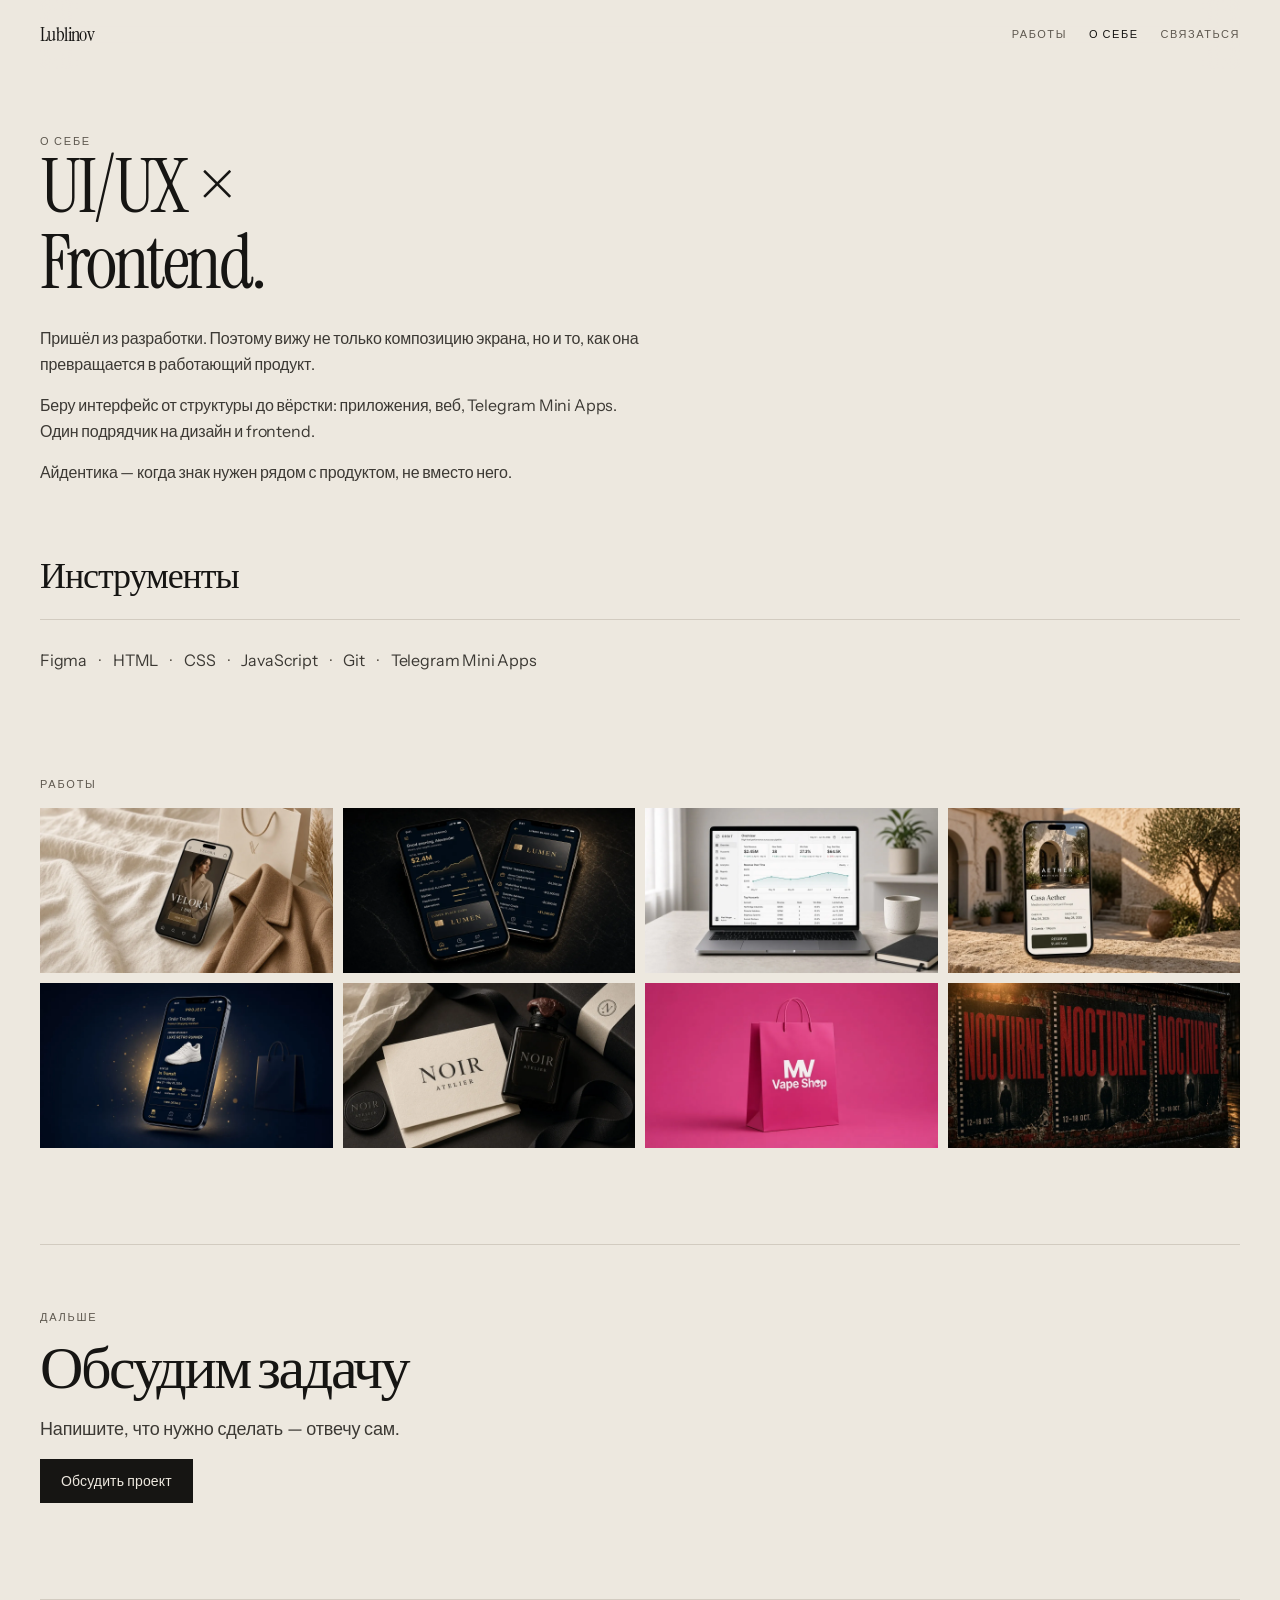
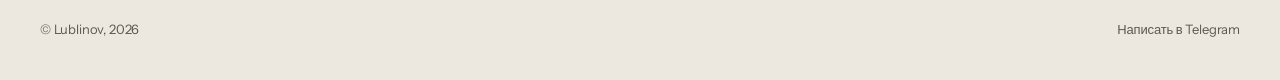
==== about.html @ 9f5bc85c "Добавить портфолио Lublinov в отдельный репозиторий. Co-authored-by: Cursor <cursoragent@cursor.com>" ====
<!doctype html>
<html lang="ru">
<head>
  <meta charset="utf-8">
  <meta name="viewport" content="width=device-width, initial-scale=1">
  <title>О себе — Lublinov, UI/UX × Frontend</title>
  <meta name="description" content="Lublinov. Пришёл из разработки: проектирую интерфейс и собираю его во frontend. UI/UX, веб, Telegram Mini Apps.">
  <meta name="theme-color" content="#EDE8DF">
  <link rel="canonical" href="https://ilab6826-gif.github.io/lublinov-design/about.html">
  <meta property="og:type" content="website">
  <meta property="og:locale" content="ru_RU">
  <meta property="og:site_name" content="Lublinov">
  <meta property="og:title" content="О себе — Lublinov, UI/UX × Frontend">
  <meta property="og:description" content="Пришёл из разработки. Проектирую интерфейс и собираю его во frontend.">
  <meta property="og:url" content="https://ilab6826-gif.github.io/lublinov-design/about.html">
  <meta property="og:image" content="https://ilab6826-gif.github.io/lublinov-design/assets/velora-cover.png">
  <meta name="twitter:card" content="summary_large_image">
  <meta name="twitter:title" content="О себе — Lublinov, UI/UX × Frontend">
  <link rel="icon" href="favicon.svg">
  <link rel="preconnect" href="https://fonts.googleapis.com">
  <link rel="preconnect" href="https://fonts.gstatic.com" crossorigin>
  <link href="https://fonts.googleapis.com/css2?family=Instrument+Sans:ital,wght@0,400;0,500;1,400&family=Instrument+Serif:ital@0;1&display=swap" rel="stylesheet">
  <link rel="stylesheet" href="css/site.css?v=20">
</head>
<body>
  <a class="skip" href="#about">К тексту</a>
  <header class="wrap nav">
    <a class="mark" href="index.html">Lublinov</a>
    <nav aria-label="Основное">
      <ul class="nav-links">
        <li><a href="index.html#work">Работы</a></li>
        <li><a href="about.html" aria-current="page">О себе</a></li>
        <li><a href="https://t.me/lublinov_layout" target="_blank" rel="noopener noreferrer">Связаться</a></li>
      </ul>
    </nav>
  </header>

  <main>
    <section class="wrap about-hero" id="about">
      <p class="kicker">О себе</p>
      <h1>UI/UX × Frontend.</h1>
    </section>

    <section class="wrap about-copy">
      <p class="body-copy">Пришёл из разработки. Поэтому вижу не только композицию экрана, но и то, как она превращается в работающий продукт.</p>
      <p class="body-copy">Беру интерфейс от структуры до вёрстки: приложения, веб, Telegram Mini Apps. Один подрядчик на дизайн и frontend.</p>
      <p class="body-copy">Айдентика — когда знак нужен рядом с продуктом, не вместо него.</p>
    </section>

    <section class="wrap section">
      <div class="section-head">
        <h2>Инструменты</h2>
      </div>
      <ul class="tools">
        <li>Figma</li>
        <li>HTML</li>
        <li>CSS</li>
        <li>JavaScript</li>
        <li>Git</li>
        <li>Telegram Mini Apps</li>
      </ul>
    </section>

    <section class="wrap about-work">
      <p class="kicker">Работы</p>
      <div class="about-work-grid">
        <a href="work/velora.html" aria-label="Velora"><img src="assets/velora-cover.webp" alt="" width="1280" height="720" loading="lazy" decoding="async"></a>
        <a href="work/lumen.html" aria-label="Lumen"><img src="assets/lumen-cover.webp" alt="" width="1280" height="720" loading="lazy" decoding="async"></a>
        <a href="work/orbit.html" aria-label="Orbit"><img src="assets/orbit-cover.webp" alt="" width="1280" height="720" loading="lazy" decoding="async"></a>
        <a href="work/aether.html" aria-label="Aether"><img src="assets/aether-cover.webp" alt="" width="1280" height="720" loading="lazy" decoding="async"></a>
        <a href="work/project.html" aria-label="PR0JECT"><img src="assets/project-cover.webp" alt="" width="1280" height="720" loading="lazy" decoding="async"></a>
        <a href="work/atelier.html" aria-label="Noir Atelier"><img src="assets/atelier-cover.webp" alt="" width="1280" height="720" loading="lazy" decoding="async"></a>
        <a href="work/mv.html" aria-label="MV Vape Shop"><img src="assets/mv-cover.webp" alt="" width="1280" height="720" loading="lazy" decoding="async"></a>
        <a href="work/nocturne.html" aria-label="Nocturne"><img src="assets/nocturne-cover.webp" alt="" width="1280" height="720" loading="lazy" decoding="async"></a>
      </div>
    </section>

    <section class="wrap contact" id="contact">
      <p class="kicker">Дальше</p>
      <h2>Обсудим задачу</h2>
      <p class="lede">Напишите, что нужно сделать — отвечу сам.</p>
      <div class="cta-row">
        <a class="btn" href="https://t.me/lublinov_layout" target="_blank" rel="noopener noreferrer">Обсудить проект</a>
      </div>
    </section>
  </main>

  <footer class="wrap foot">
    <span>© Lublinov, 2026</span>
    <a href="https://t.me/lublinov_layout" target="_blank" rel="noopener noreferrer">Написать в Telegram</a>
  </footer>
  <script src="js/site.js" defer></script>
</body>
</html>
---- css/site.css ----
:root {
  --paper: #EDE8DF;
  --paper-2: #E3DCD1;
  --ink: #161513;
  --ink-soft: #3C3934;
  --muted: #5E584F;
  --rule: #D2CBC0;
  --accent: #8A3B2A;
  --ease: cubic-bezier(0.22, 1, 0.36, 1);
  --space-1: 8px;
  --space-2: 16px;
  --space-3: 24px;
  --space-4: 40px;
  --space-5: 64px;
  --space-6: 96px;
  --text-xs: 11px;
  --text-sm: 14px;
  --text-md: 16px;
  --text-lg: 18px;
  --wrap: min(1200px, calc(100% - 48px));
}

* { box-sizing: border-box; margin: 0; padding: 0; }

html {
  scroll-behavior: smooth;
  background: var(--paper);
  overflow-x: clip;
}

body {
  font-family: "Instrument Sans", "Helvetica Neue", Arial, sans-serif;
  color: var(--ink);
  background: var(--paper);
  font-size: var(--text-md);
  line-height: 1.5;
  letter-spacing: -0.011em;
  -webkit-font-smoothing: antialiased;
  text-rendering: optimizeLegibility;
}

img { display: block; max-width: 100%; height: auto; }
a { color: inherit; text-decoration: none; }

::selection {
  background: var(--ink);
  color: var(--paper);
}

a:focus-visible,
button:focus-visible {
  outline: 2px solid var(--ink);
  outline-offset: 3px;
}

.skip {
  position: absolute;
  left: var(--space-2);
  top: -48px;
  background: var(--ink);
  color: var(--paper);
  padding: var(--space-1) 12px;
  z-index: 20;
}
.skip:focus { top: var(--space-2); }

.wrap {
  width: var(--wrap);
  margin: 0 auto;
}

.nav {
  display: flex;
  align-items: center;
  justify-content: space-between;
  gap: var(--space-2);
  padding: 18px 0;
  position: sticky;
  top: 0;
  z-index: 10;
  background: color-mix(in srgb, var(--paper) 92%, transparent);
  backdrop-filter: blur(16px);
  -webkit-backdrop-filter: blur(16px);
}

.mark {
  font-family: "Instrument Serif", Georgia, serif;
  font-size: 20px;
  letter-spacing: -0.03em;
  flex-shrink: 0;
}

.nav-links {
  display: flex;
  gap: 22px;
  list-style: none;
  font-size: var(--text-xs);
  letter-spacing: 0.14em;
  text-transform: uppercase;
  color: var(--muted);
}

.nav-links a {
  padding: var(--space-1) 0;
  display: inline-flex;
  align-items: center;
  min-height: 32px;
  transition: color 0.2s var(--ease);
}

.nav-links a[aria-current="page"],
.nav-links a:hover { color: var(--ink); }

.kicker,
.status,
.work-top,
.work-meta,
.meta dt,
.chapter-num,
.next small,
.process small,
.section-head .count {
  font-size: var(--text-xs);
  letter-spacing: 0.16em;
  text-transform: uppercase;
  color: var(--muted);
}

.status {
  display: inline-flex;
  align-items: center;
  gap: var(--space-1);
  color: var(--ink-soft);
}

.status::before {
  content: "";
  width: 7px;
  height: 7px;
  border-radius: 50%;
  background: var(--accent);
}

h1 {
  font-family: "Instrument Serif", Georgia, serif;
  font-weight: 400;
  letter-spacing: -0.045em;
  line-height: 1;
}

.lede {
  font-size: var(--text-lg);
  line-height: 1.5;
  color: var(--ink-soft);
  max-width: 34rem;
}

.body-copy {
  font-size: var(--text-md);
  line-height: 1.65;
  color: var(--ink-soft);
  max-width: 38rem;
}

.body-copy + .body-copy { margin-top: 14px; }

.hero {
  padding: 80px 0 var(--space-6);
  display: grid;
  gap: var(--space-3);
  align-content: start;
}

.hero h1 {
  font-size: clamp(40px, 7vw, 80px);
  max-width: 12em;
  line-height: 1.02;
}

.hero-line { display: block; }
.hero-line-soft { color: var(--ink-soft); }

.cta-row {
  display: flex;
  flex-wrap: wrap;
  gap: 10px;
  padding-top: var(--space-1);
}

.btn {
  display: inline-flex;
  align-items: center;
  justify-content: center;
  min-height: 44px;
  padding: 0 20px;
  background: var(--ink);
  color: var(--paper);
  font-size: var(--text-sm);
  font-weight: 500;
  letter-spacing: 0.01em;
  border: 1px solid var(--ink);
  transition: background 0.2s var(--ease), color 0.2s var(--ease), border-color 0.2s var(--ease);
}

.btn:hover { background: var(--accent); border-color: var(--accent); }
.btn:active { background: var(--ink); border-color: var(--ink); }

.btn-ghost {
  background: transparent;
  color: var(--ink);
}

.btn-ghost:hover {
  background: var(--ink);
  color: var(--paper);
}

.section {
  padding: 0 0 var(--space-6);
  scroll-margin-top: 72px;
}

.section-head {
  display: flex;
  justify-content: space-between;
  align-items: baseline;
  gap: var(--space-2);
  margin-bottom: var(--space-3);
  padding-bottom: var(--space-2);
  border-bottom: 1px solid var(--rule);
}

.section-head h2,
.work h3,
.chapter h2 {
  font-family: "Instrument Serif", Georgia, serif;
  font-weight: 400;
  letter-spacing: -0.03em;
}

.section-head h2 {
  font-size: clamp(28px, 3vw, 36px);
}

.section-head .count { font-variant-numeric: tabular-nums; }
.section-head a:hover { color: var(--ink); }

.work-grid {
  display: grid;
  grid-template-columns: 1fr 1fr;
  gap: var(--space-5) var(--space-3);
}

.work { display: block; }

.work-media {
  overflow: hidden;
  background: var(--paper-2);
  aspect-ratio: 16 / 9;
}

.work-media img {
  width: 100%;
  height: 100%;
  object-fit: cover;
  transition: transform 0.6s var(--ease);
}

.work:hover .work-media img { transform: scale(1.03); }

.work-top {
  display: flex;
  justify-content: space-between;
  align-items: baseline;
  margin-bottom: 10px;
  font-variant-numeric: tabular-nums;
}

.work h3 {
  font-size: clamp(26px, 2.4vw, 34px);
  margin-top: 14px;
  transition: color 0.2s var(--ease);
}

.work h3::after {
  content: "→";
  font-family: "Instrument Sans", "Helvetica Neue", Arial, sans-serif;
  font-size: 0.55em;
  letter-spacing: 0;
  margin-left: 0.35em;
  opacity: 0;
  transition: opacity 0.2s var(--ease), transform 0.2s var(--ease);
  display: inline-block;
  transform: translateX(-4px);
}

.work:hover h3 { color: var(--accent); }
.work:hover h3::after { opacity: 1; transform: none; }

.work-desc {
  margin-top: 6px;
  color: var(--ink-soft);
  font-size: var(--text-md);
  line-height: 1.45;
}

.work-meta { margin-top: 10px; }

.case-hero { padding: var(--space-1) 0 0; }
.case-hero .work-media { aspect-ratio: 16 / 9; }

.case-hero .work-media img {
  width: 100%;
  height: 100%;
  object-fit: cover;
}

.case-title {
  padding: var(--space-4) 0 var(--space-2);
  display: grid;
  gap: 14px;
}

.case-title h1 {
  font-size: clamp(40px, 6vw, 72px);
}

.meta {
  display: grid;
  grid-template-columns: repeat(3, 1fr);
  gap: var(--space-3);
  margin-top: var(--space-1);
  padding: 20px 0;
  border-top: 1px solid var(--rule);
  border-bottom: 1px solid var(--rule);
}

.meta dt { margin-bottom: 6px; }
.meta dd { font-size: var(--text-md); }

.case-body { padding: 0 0 var(--space-2); }

.chapter {
  display: grid;
  grid-template-columns: 72px minmax(0, 1fr);
  gap: var(--space-3);
  padding: 28px 0;
  border-top: 1px solid var(--rule);
  scroll-margin-top: 72px;
}

.chapter-num { padding-top: 10px; }

.chapter h2 {
  font-size: clamp(22px, 2.2vw, 28px);
  margin-bottom: 10px;
}

.chapter p {
  color: var(--ink-soft);
  max-width: 38rem;
  font-size: var(--text-md);
  line-height: 1.65;
}

.case-frame {
  background: var(--paper-2);
  margin-top: var(--space-3);
}

.chapter .case-frame + .case-frame { margin-top: var(--space-2); }

.case-frame img {
  width: 100%;
  height: auto;
  vertical-align: top;
}

.case-frame.logo-plate {
  max-width: 420px;
  background: #E11D8A;
}

.next {
  display: grid;
  grid-template-columns: 1fr auto 1fr;
  align-items: end;
  gap: var(--space-2);
  padding: 28px 0 var(--space-4);
  border-top: 1px solid var(--rule);
}

.next small { display: block; margin-bottom: var(--space-1); }

.next a {
  font-family: "Instrument Serif", Georgia, serif;
  font-size: clamp(22px, 3vw, 36px);
  letter-spacing: -0.03em;
  transition: color 0.2s var(--ease);
}

.next a.kicker {
  font-family: "Instrument Sans", "Helvetica Neue", Arial, sans-serif;
  font-size: var(--text-xs);
  padding-bottom: var(--space-1);
}

.next-next { text-align: right; justify-self: end; }
.next a:hover { color: var(--accent); }

.about-hero { padding: var(--space-5) 0 var(--space-3); }

.about-hero h1 {
  font-size: clamp(40px, 6.5vw, 76px);
  max-width: 12ch;
}

.about-copy { padding: 0 0 var(--space-5); }

.service-block { display: grid; }

.service-item {
  display: grid;
  grid-template-columns: minmax(160px, 220px) 1fr;
  gap: var(--space-3);
  padding: 18px 0;
  border-bottom: 1px solid var(--rule);
}

.service-item h3 {
  font-size: var(--text-md);
  font-weight: 500;
}

.service-item p {
  color: var(--ink-soft);
  font-size: var(--text-md);
}

.process {
  list-style: none;
  display: grid;
  grid-template-columns: repeat(5, 1fr);
  gap: 0 var(--space-3);
}

.process li {
  padding: 20px 0;
  border-bottom: 1px solid var(--rule);
}

.process small { display: block; margin-bottom: 10px; }
.process span { display: block; font-size: var(--text-md); }

.tools {
  display: flex;
  flex-wrap: wrap;
  align-items: baseline;
  list-style: none;
  color: var(--ink-soft);
  font-size: var(--text-md);
  padding: 4px 0 8px;
}

.tools li:not(:last-child)::after {
  content: "·";
  margin: 0 12px;
  color: var(--muted);
}

.about-work { padding: 0 0 var(--space-6); }
.about-work .kicker { margin-bottom: var(--space-2); }

.about-work-grid {
  display: grid;
  grid-template-columns: repeat(4, 1fr);
  gap: 10px;
}

.about-work-grid a {
  display: block;
  overflow: hidden;
  background: var(--paper-2);
  aspect-ratio: 16 / 9;
}

.about-work-grid img {
  width: 100%;
  height: 100%;
  object-fit: cover;
  transition: transform 0.6s var(--ease);
}

.about-work-grid a:hover img { transform: scale(1.03); }

.contact {
  padding: var(--space-5) 0 var(--space-6);
  border-top: 1px solid var(--rule);
  scroll-margin-top: 72px;
}

.contact h2 {
  font-family: "Instrument Serif", Georgia, serif;
  font-size: clamp(36px, 5vw, 60px);
  font-weight: 400;
  letter-spacing: -0.04em;
  line-height: 1.05;
  margin: 12px 0 16px;
  max-width: 14ch;
}

.contact .cta-row { margin-top: var(--space-1); }

.foot {
  display: flex;
  justify-content: space-between;
  gap: var(--space-2);
  flex-wrap: wrap;
  padding: 20px 0 var(--space-4);
  border-top: 1px solid var(--rule);
  font-size: 13px;
  color: var(--muted);
}

.foot a { transition: color 0.2s var(--ease); }
.foot a:hover { color: var(--ink); }

.js [data-reveal] {
  opacity: 0;
  transform: translateY(10px);
}

.js [data-reveal].is-in {
  opacity: 1;
  transform: none;
  transition: opacity 0.55s var(--ease), transform 0.55s var(--ease);
}

@media (max-width: 860px) {
  :root { --wrap: calc(100% - 32px); }
  .nav-links a { min-height: 44px; }
  .work-grid,
  .meta,
  .service-item,
  .chapter { grid-template-columns: 1fr; }
  .process { grid-template-columns: 1fr; gap: 0; }
  .about-work-grid { grid-template-columns: 1fr 1fr; }
  .hero { padding: 40px 0 var(--space-5); gap: 20px; }
  .nav { padding: 12px 0; }
  .nav-links { gap: 14px; letter-spacing: 0.08em; }
  .section { padding-bottom: 72px; }
  .contact { padding: var(--space-5) 0 72px; }
  .work-grid { gap: var(--space-4); }
  .chapter { gap: 6px; padding: 22px 0; }
  .chapter-num { padding-top: 0; }
  .next {
    grid-template-columns: 1fr;
    gap: 18px;
  }
  .next-next { text-align: left; justify-self: start; }
  .service-item { gap: 4px; }
  .about-hero { padding: var(--space-4) 0 var(--space-2); }
}

@media (max-width: 430px) {
  .hero h1 { font-size: clamp(34px, 10vw, 44px); }
  .case-title h1 { font-size: clamp(34px, 10vw, 48px); }
  .about-hero h1 { font-size: clamp(34px, 10vw, 48px); }
  .contact h2 { font-size: clamp(32px, 9vw, 44px); }
}

@media (max-width: 360px) {
  :root { --wrap: calc(100% - 24px); }
  .mark { font-size: 18px; }
  .nav-links { gap: 10px; letter-spacing: 0.06em; }
  .btn { width: 100%; }
  .cta-row { width: 100%; }
}

@media (prefers-reduced-motion: reduce) {
  html { scroll-behavior: auto; }
  *, *::before, *::after {
    transition: none !important;
    animation: none !important;
  }
  .js [data-reveal],
  [data-reveal] {
    opacity: 1;
    transform: none;
  }
  .work h3::after { opacity: 0.55; transform: none; }
}

@media print {
  .nav, .next, .foot, .cta-row { display: none; }
  body { background: #fff; }
}
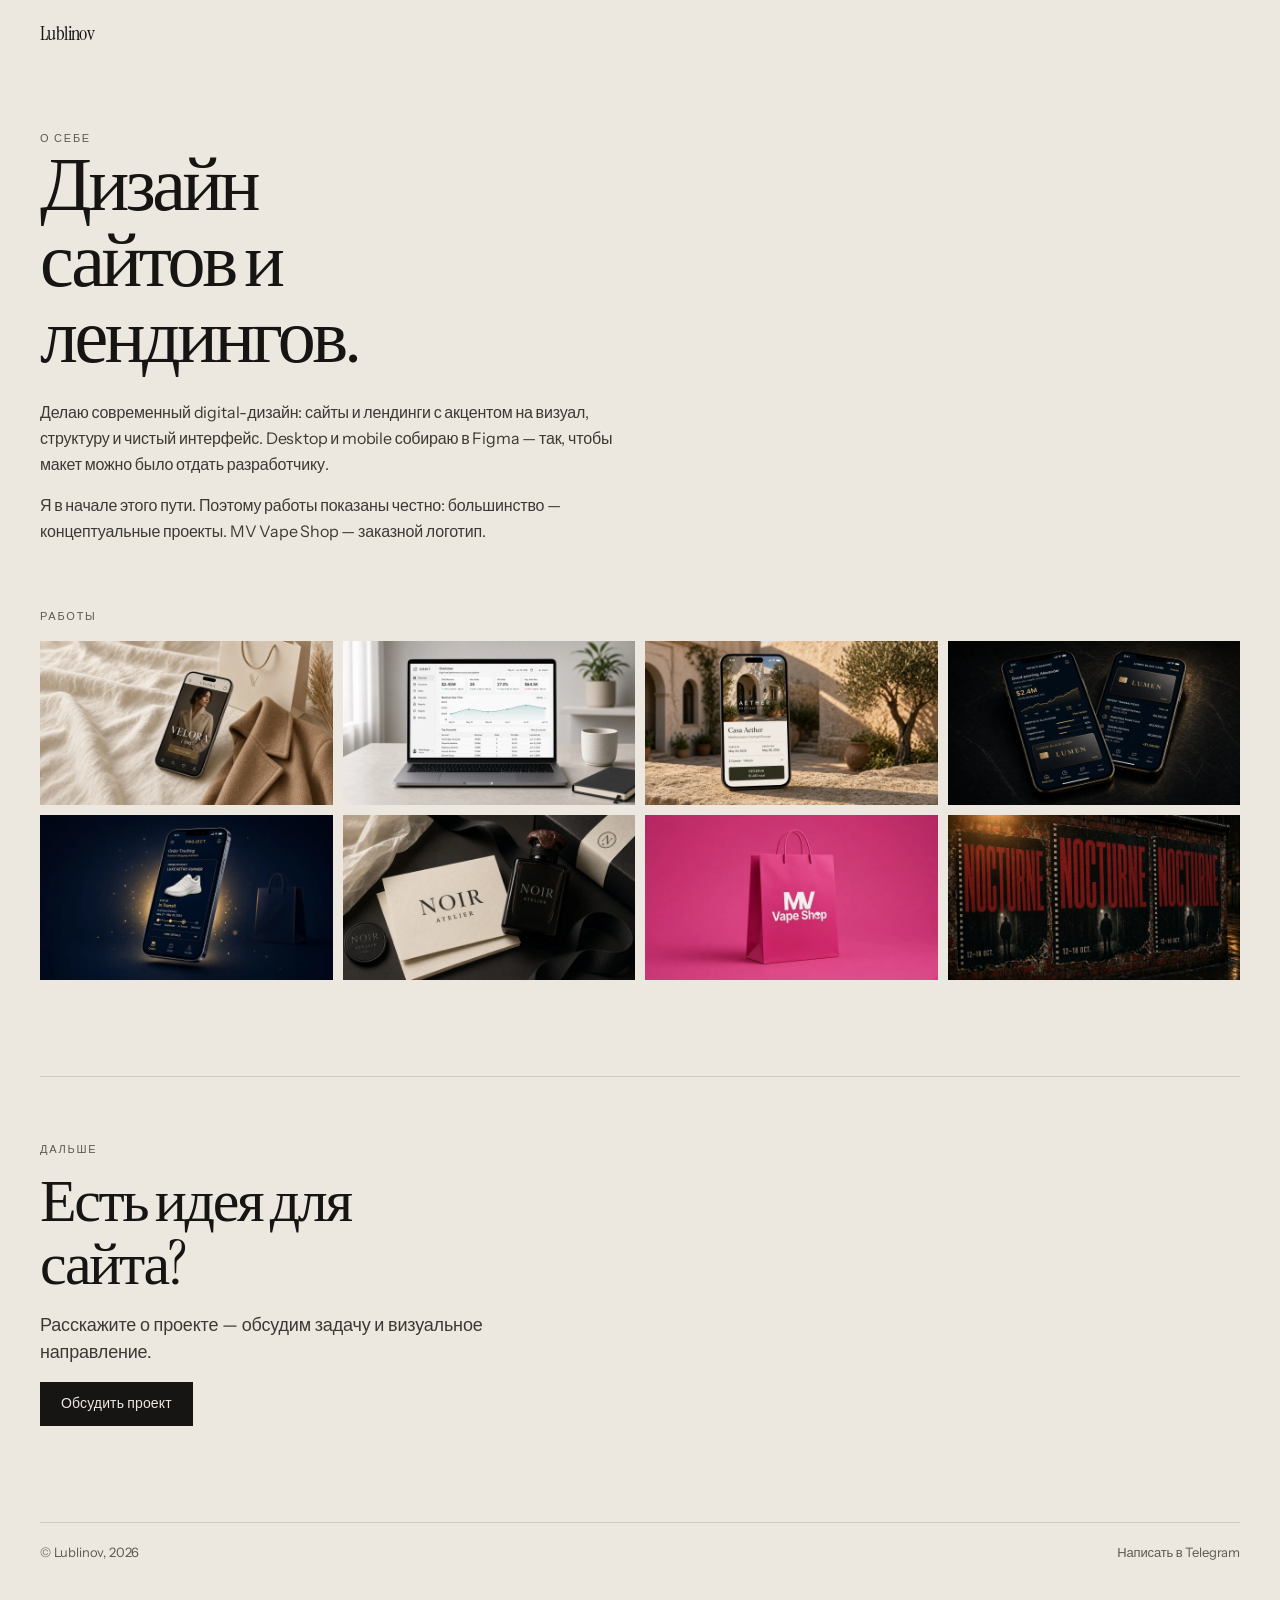
==== commit c902c53e: "Собрать портфолио вокруг дизайна сайтов: честный оффер, концепты и контакт. Co-authored-by: Cursor <" ====
--- a/about.html
+++ b/about.html
@@ -3,82 +3,72 @@
 <head>
   <meta charset="utf-8">
   <meta name="viewport" content="width=device-width, initial-scale=1">
-  <title>О себе — Lublinov, UI/UX × Frontend</title>
-  <meta name="description" content="Lublinov. Пришёл из разработки: проектирую интерфейс и собираю его во frontend. UI/UX, веб, Telegram Mini Apps.">
+  <title>О себе — Lublinov</title>
+  <meta name="description" content="Lublinov. Делаю современный дизайн сайтов и лендингов: структура, визуал, desktop и mobile.">
   <meta name="theme-color" content="#EDE8DF">
   <link rel="canonical" href="https://ilab6826-gif.github.io/lublinov-design/about.html">
   <meta property="og:type" content="website">
   <meta property="og:locale" content="ru_RU">
   <meta property="og:site_name" content="Lublinov">
-  <meta property="og:title" content="О себе — Lublinov, UI/UX × Frontend">
-  <meta property="og:description" content="Пришёл из разработки. Проектирую интерфейс и собираю его во frontend.">
+  <meta property="og:title" content="О себе — Lublinov">
+  <meta property="og:description" content="Современный дизайн сайтов и лендингов. Структура, визуал, desktop и mobile.">
   <meta property="og:url" content="https://ilab6826-gif.github.io/lublinov-design/about.html">
   <meta property="og:image" content="https://ilab6826-gif.github.io/lublinov-design/assets/velora-cover.png">
   <meta name="twitter:card" content="summary_large_image">
-  <meta name="twitter:title" content="О себе — Lublinov, UI/UX × Frontend">
+  <meta name="twitter:title" content="О себе — Lublinov">
+  <meta name="twitter:description" content="Современный дизайн сайтов и лендингов. Структура, визуал, desktop и mobile.">
   <link rel="icon" href="favicon.svg">
   <link rel="preconnect" href="https://fonts.googleapis.com">
   <link rel="preconnect" href="https://fonts.gstatic.com" crossorigin>
   <link href="https://fonts.googleapis.com/css2?family=Instrument+Sans:ital,wght@0,400;0,500;1,400&family=Instrument+Serif:ital@0;1&display=swap" rel="stylesheet">
-  <link rel="stylesheet" href="css/site.css?v=20">
+  <link rel="stylesheet" href="css/site.css?v=21">
 </head>
 <body>
   <a class="skip" href="#about">К тексту</a>
   <header class="wrap nav">
     <a class="mark" href="index.html">Lublinov</a>
     <nav aria-label="Основное">
-      <ul class="nav-links">
-        <li><a href="index.html#work">Работы</a></li>
-        <li><a href="about.html" aria-current="page">О себе</a></li>
-        <li><a href="https://t.me/lublinov_layout" target="_blank" rel="noopener noreferrer">Связаться</a></li>
-      </ul>
+      <details class="nav-menu">
+        <summary>Меню</summary>
+        <ul class="nav-links">
+          <li><a href="index.html#work">Работы</a></li>
+          <li><a href="about.html" aria-current="page">О себе</a></li>
+          <li><a href="index.html#services">Услуги</a></li>
+          <li><a href="#contact">Связаться</a></li>
+        </ul>
+      </details>
     </nav>
   </header>
 
   <main>
     <section class="wrap about-hero" id="about">
       <p class="kicker">О себе</p>
-      <h1>UI/UX × Frontend.</h1>
+      <h1>Дизайн сайтов и лендингов.</h1>
     </section>
 
     <section class="wrap about-copy">
-      <p class="body-copy">Пришёл из разработки. Поэтому вижу не только композицию экрана, но и то, как она превращается в работающий продукт.</p>
-      <p class="body-copy">Беру интерфейс от структуры до вёрстки: приложения, веб, Telegram Mini Apps. Один подрядчик на дизайн и frontend.</p>
-      <p class="body-copy">Айдентика — когда знак нужен рядом с продуктом, не вместо него.</p>
-    </section>
-
-    <section class="wrap section">
-      <div class="section-head">
-        <h2>Инструменты</h2>
-      </div>
-      <ul class="tools">
-        <li>Figma</li>
-        <li>HTML</li>
-        <li>CSS</li>
-        <li>JavaScript</li>
-        <li>Git</li>
-        <li>Telegram Mini Apps</li>
-      </ul>
+      <p class="body-copy">Делаю современный digital-дизайн: сайты и лендинги с акцентом на визуал, структуру и чистый интерфейс. Desktop и mobile собираю в Figma — так, чтобы макет можно было отдать разработчику.</p>
+      <p class="body-copy">Я в начале этого пути. Поэтому работы показаны честно: большинство — концептуальные проекты. MV Vape Shop — заказной логотип.</p>
     </section>
 
     <section class="wrap about-work">
       <p class="kicker">Работы</p>
       <div class="about-work-grid">
-        <a href="work/velora.html" aria-label="Velora"><img src="assets/velora-cover.webp" alt="" width="1280" height="720" loading="lazy" decoding="async"></a>
-        <a href="work/lumen.html" aria-label="Lumen"><img src="assets/lumen-cover.webp" alt="" width="1280" height="720" loading="lazy" decoding="async"></a>
-        <a href="work/orbit.html" aria-label="Orbit"><img src="assets/orbit-cover.webp" alt="" width="1280" height="720" loading="lazy" decoding="async"></a>
-        <a href="work/aether.html" aria-label="Aether"><img src="assets/aether-cover.webp" alt="" width="1280" height="720" loading="lazy" decoding="async"></a>
-        <a href="work/project.html" aria-label="PR0JECT"><img src="assets/project-cover.webp" alt="" width="1280" height="720" loading="lazy" decoding="async"></a>
-        <a href="work/atelier.html" aria-label="Noir Atelier"><img src="assets/atelier-cover.webp" alt="" width="1280" height="720" loading="lazy" decoding="async"></a>
-        <a href="work/mv.html" aria-label="MV Vape Shop"><img src="assets/mv-cover.webp" alt="" width="1280" height="720" loading="lazy" decoding="async"></a>
-        <a href="work/nocturne.html" aria-label="Nocturne"><img src="assets/nocturne-cover.webp" alt="" width="1280" height="720" loading="lazy" decoding="async"></a>
+        <a href="work/velora.html" aria-label="Velora"><img src="assets/velora-cover.webp" alt="Velora" width="1280" height="720" loading="lazy" decoding="async"></a>
+        <a href="work/orbit.html" aria-label="Orbit"><img src="assets/orbit-cover.webp" alt="Orbit" width="1280" height="720" loading="lazy" decoding="async"></a>
+        <a href="work/aether.html" aria-label="Aether"><img src="assets/aether-cover.webp" alt="Aether" width="1280" height="720" loading="lazy" decoding="async"></a>
+        <a href="work/lumen.html" aria-label="Lumen"><img src="assets/lumen-cover.webp" alt="Lumen" width="1280" height="720" loading="lazy" decoding="async"></a>
+        <a href="work/project.html" aria-label="PR0JECT"><img src="assets/project-cover.webp" alt="PR0JECT" width="1280" height="720" loading="lazy" decoding="async"></a>
+        <a href="work/atelier.html" aria-label="Noir Atelier"><img src="assets/atelier-cover.webp" alt="Noir Atelier" width="1280" height="720" loading="lazy" decoding="async"></a>
+        <a href="work/mv.html" aria-label="MV Vape Shop"><img src="assets/mv-cover.webp" alt="MV Vape Shop" width="1280" height="720" loading="lazy" decoding="async"></a>
+        <a href="work/nocturne.html" aria-label="Nocturne"><img src="assets/nocturne-cover.webp" alt="Nocturne" width="1280" height="720" loading="lazy" decoding="async"></a>
       </div>
     </section>
 
     <section class="wrap contact" id="contact">
       <p class="kicker">Дальше</p>
-      <h2>Обсудим задачу</h2>
-      <p class="lede">Напишите, что нужно сделать — отвечу сам.</p>
+      <h2>Есть идея для сайта?</h2>
+      <p class="lede">Расскажите о проекте — обсудим задачу и визуальное направление.</p>
       <div class="cta-row">
         <a class="btn" href="https://t.me/lublinov_layout" target="_blank" rel="noopener noreferrer">Обсудить проект</a>
       </div>
@@ -89,6 +79,6 @@
     <span>© Lublinov, 2026</span>
     <a href="https://t.me/lublinov_layout" target="_blank" rel="noopener noreferrer">Написать в Telegram</a>
   </footer>
-  <script src="js/site.js" defer></script>
+  <script src="js/site.js?v=21" defer></script>
 </body>
 </html>
--- a/css/site.css
+++ b/css/site.css
@@ -90,6 +90,23 @@
   flex-shrink: 0;
 }
 
+.nav-menu { position: relative; }
+
+.nav-menu summary {
+  display: none;
+  list-style: none;
+  cursor: pointer;
+  font-size: var(--text-xs);
+  letter-spacing: 0.14em;
+  text-transform: uppercase;
+  color: var(--muted);
+  min-height: 44px;
+  align-items: center;
+  user-select: none;
+}
+
+.nav-menu summary::-webkit-details-marker { display: none; }
+
 .nav-links {
   display: flex;
   gap: 22px;
@@ -110,6 +127,10 @@
 
 .nav-links a[aria-current="page"],
 .nav-links a:hover { color: var(--ink); }
+
+@media (min-width: 721px) {
+  .nav-menu .nav-links { display: flex !important; }
+}
 
 .kicker,
 .status,
@@ -282,20 +303,7 @@
   transition: color 0.2s var(--ease);
 }
 
-.work h3::after {
-  content: "→";
-  font-family: "Instrument Sans", "Helvetica Neue", Arial, sans-serif;
-  font-size: 0.55em;
-  letter-spacing: 0;
-  margin-left: 0.35em;
-  opacity: 0;
-  transition: opacity 0.2s var(--ease), transform 0.2s var(--ease);
-  display: inline-block;
-  transform: translateX(-4px);
-}
-
 .work:hover h3 { color: var(--accent); }
-.work:hover h3::after { opacity: 1; transform: none; }
 
 .work-desc {
   margin-top: 6px;
@@ -305,6 +313,18 @@
 }
 
 .work-meta { margin-top: 10px; }
+
+.work-cta {
+  display: inline-block;
+  margin-top: 12px;
+  font-size: var(--text-xs);
+  letter-spacing: 0.16em;
+  text-transform: uppercase;
+  color: var(--muted);
+  transition: color 0.2s var(--ease);
+}
+
+.work:hover .work-cta { color: var(--ink); }
 
 .case-hero { padding: var(--space-1) 0 0; }
 .case-hero .work-media { aspect-ratio: 16 / 9; }
@@ -363,6 +383,16 @@
   line-height: 1.65;
 }
 
+.chapter-note {
+  margin-top: 10px;
+  padding: 16px 18px;
+  border: 1px solid var(--rule);
+  color: var(--ink-soft);
+  max-width: 38rem;
+  font-size: var(--text-md);
+  line-height: 1.55;
+}
+
 .case-frame {
   background: var(--paper-2);
   margin-top: var(--space-3);
@@ -437,35 +467,38 @@
   font-size: var(--text-md);
 }
 
-.process {
+.process,
+.proof {
   list-style: none;
   display: grid;
-  grid-template-columns: repeat(5, 1fr);
+  grid-template-columns: repeat(4, 1fr);
   gap: 0 var(--space-3);
 }
 
-.process li {
+.proof { grid-template-columns: repeat(3, 1fr); }
+
+.process li,
+.proof li {
   padding: 20px 0;
   border-bottom: 1px solid var(--rule);
 }
 
 .process small { display: block; margin-bottom: 10px; }
-.process span { display: block; font-size: var(--text-md); }
-
-.tools {
-  display: flex;
-  flex-wrap: wrap;
-  align-items: baseline;
-  list-style: none;
-  color: var(--ink-soft);
-  font-size: var(--text-md);
-  padding: 4px 0 8px;
-}
-
-.tools li:not(:last-child)::after {
-  content: "·";
-  margin: 0 12px;
-  color: var(--muted);
+
+.process strong,
+.proof strong {
+  display: block;
+  font-size: var(--text-md);
+  font-weight: 500;
+  margin-bottom: 8px;
+}
+
+.process span,
+.proof span {
+  display: block;
+  font-size: var(--text-md);
+  color: var(--ink-soft);
+  line-height: 1.45;
 }
 
 .about-work { padding: 0 0 var(--space-6); }
@@ -506,7 +539,7 @@
   letter-spacing: -0.04em;
   line-height: 1.05;
   margin: 12px 0 16px;
-  max-width: 14ch;
+  max-width: 16ch;
 }
 
 .contact .cta-row { margin-top: var(--space-1); }
@@ -543,11 +576,11 @@
   .meta,
   .service-item,
   .chapter { grid-template-columns: 1fr; }
-  .process { grid-template-columns: 1fr; gap: 0; }
+  .process,
+  .proof { grid-template-columns: 1fr 1fr; }
   .about-work-grid { grid-template-columns: 1fr 1fr; }
   .hero { padding: 40px 0 var(--space-5); gap: 20px; }
   .nav { padding: 12px 0; }
-  .nav-links { gap: 14px; letter-spacing: 0.08em; }
   .section { padding-bottom: 72px; }
   .contact { padding: var(--space-5) 0 72px; }
   .work-grid { gap: var(--space-4); }
@@ -560,6 +593,25 @@
   .next-next { text-align: left; justify-self: start; }
   .service-item { gap: 4px; }
   .about-hero { padding: var(--space-4) 0 var(--space-2); }
+  .work-top { gap: 8px; flex-wrap: wrap; }
+}
+
+@media (max-width: 720px) {
+  .nav-menu summary { display: flex; }
+  .nav-menu .nav-links {
+    display: none;
+    position: absolute;
+    right: 0;
+    top: calc(100% - 2px);
+    flex-direction: column;
+    gap: 0;
+    min-width: 168px;
+    background: var(--paper);
+    border: 1px solid var(--rule);
+    padding: 8px 16px 12px;
+    z-index: 12;
+  }
+  .nav-menu[open] .nav-links { display: flex; }
 }
 
 @media (max-width: 430px) {
@@ -567,6 +619,9 @@
   .case-title h1 { font-size: clamp(34px, 10vw, 48px); }
   .about-hero h1 { font-size: clamp(34px, 10vw, 48px); }
   .contact h2 { font-size: clamp(32px, 9vw, 44px); }
+  .process,
+  .proof { grid-template-columns: 1fr; }
+  .lede { font-size: var(--text-md); }
 }
 
 @media (max-width: 360px) {
@@ -588,7 +643,7 @@
     opacity: 1;
     transform: none;
   }
-  .work h3::after { opacity: 0.55; transform: none; }
+  .work-cta { color: var(--ink); }
 }
 
 @media print {
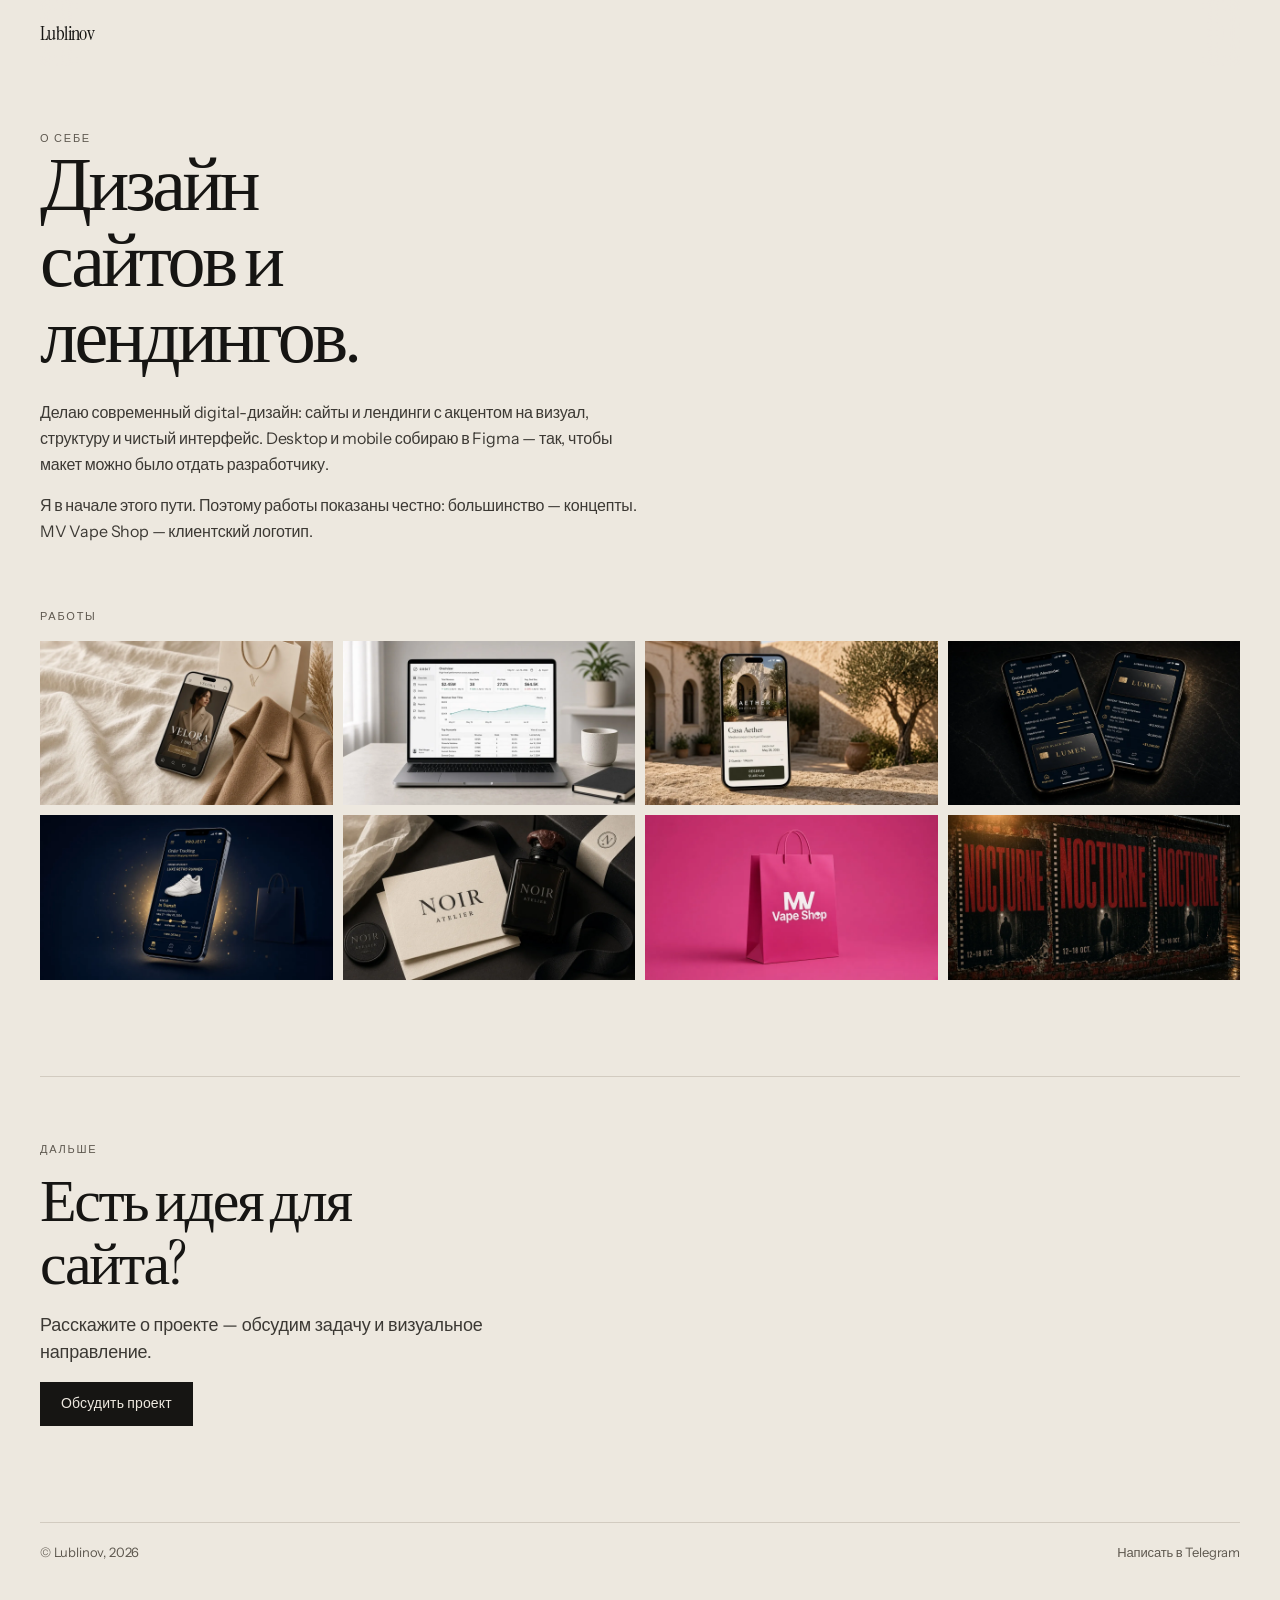
==== commit 9f4bfbda: "Сделать работы главным: web/UI по умолчанию, крупные превью и короткие кейсы. Co-authored-by: Cursor" ====
--- a/about.html
+++ b/about.html
@@ -21,7 +21,7 @@
   <link rel="preconnect" href="https://fonts.googleapis.com">
   <link rel="preconnect" href="https://fonts.gstatic.com" crossorigin>
   <link href="https://fonts.googleapis.com/css2?family=Instrument+Sans:ital,wght@0,400;0,500;1,400&family=Instrument+Serif:ital@0;1&display=swap" rel="stylesheet">
-  <link rel="stylesheet" href="css/site.css?v=21">
+  <link rel="stylesheet" href="css/site.css?v=22">
 </head>
 <body>
   <a class="skip" href="#about">К тексту</a>
@@ -48,7 +48,7 @@
 
     <section class="wrap about-copy">
       <p class="body-copy">Делаю современный digital-дизайн: сайты и лендинги с акцентом на визуал, структуру и чистый интерфейс. Desktop и mobile собираю в Figma — так, чтобы макет можно было отдать разработчику.</p>
-      <p class="body-copy">Я в начале этого пути. Поэтому работы показаны честно: большинство — концептуальные проекты. MV Vape Shop — заказной логотип.</p>
+      <p class="body-copy">Я в начале этого пути. Поэтому работы показаны честно: большинство — концепты. MV Vape Shop — клиентский логотип.</p>
     </section>
 
     <section class="wrap about-work">
@@ -79,6 +79,6 @@
     <span>© Lublinov, 2026</span>
     <a href="https://t.me/lublinov_layout" target="_blank" rel="noopener noreferrer">Написать в Telegram</a>
   </footer>
-  <script src="js/site.js?v=21" defer></script>
+  <script src="js/site.js?v=22" defer></script>
 </body>
 </html>
--- a/css/site.css
+++ b/css/site.css
@@ -134,8 +134,9 @@
 
 .kicker,
 .status,
-.work-top,
+.work-status,
 .work-meta,
+.wf-tab,
 .meta dt,
 .chapter-num,
 .next small,
@@ -266,6 +267,52 @@
 .section-head .count { font-variant-numeric: tabular-nums; }
 .section-head a:hover { color: var(--ink); }
 
+.work-switch { position: relative; }
+
+.wf-input {
+  position: absolute;
+  width: 1px;
+  height: 1px;
+  overflow: hidden;
+  clip: rect(0, 0, 0, 0);
+}
+
+.wf-tabs {
+  display: flex;
+  flex-wrap: wrap;
+  gap: 8px 20px;
+  margin: -8px 0 var(--space-4);
+}
+
+.wf-tab {
+  min-height: 44px;
+  display: inline-flex;
+  align-items: center;
+  cursor: pointer;
+  color: var(--muted);
+  transition: color 0.2s var(--ease);
+}
+
+.wf-tab:hover { color: var(--ink); }
+
+#wf-all:checked ~ .wf-tabs [for="wf-all"],
+#wf-web:checked ~ .wf-tabs [for="wf-web"],
+#wf-brand:checked ~ .wf-tabs [for="wf-brand"] {
+  color: var(--ink);
+}
+
+#wf-all:focus-visible ~ .wf-tabs [for="wf-all"],
+#wf-web:focus-visible ~ .wf-tabs [for="wf-web"],
+#wf-brand:focus-visible ~ .wf-tabs [for="wf-brand"] {
+  outline: 2px solid var(--ink);
+  outline-offset: 3px;
+}
+
+#wf-web:checked ~ .work-grid .work[data-cat="brand"],
+#wf-brand:checked ~ .work-grid .work[data-cat="web"] {
+  display: none;
+}
+
 .work-grid {
   display: grid;
   grid-template-columns: 1fr 1fr;
@@ -299,20 +346,15 @@
 
 .work h3 {
   font-size: clamp(26px, 2.4vw, 34px);
-  margin-top: 14px;
+  margin-top: 16px;
   transition: color 0.2s var(--ease);
 }
 
 .work:hover h3 { color: var(--accent); }
 
-.work-desc {
-  margin-top: 6px;
-  color: var(--ink-soft);
-  font-size: var(--text-md);
-  line-height: 1.45;
-}
-
-.work-meta { margin-top: 10px; }
+.work-status { margin-top: 8px; }
+
+.work-meta { margin-top: 4px; }
 
 .work-cta {
   display: inline-block;
@@ -326,7 +368,7 @@
 
 .work:hover .work-cta { color: var(--ink); }
 
-.case-hero { padding: var(--space-1) 0 0; }
+.case-hero { padding: 0 0 var(--space-2); }
 .case-hero .work-media { aspect-ratio: 16 / 9; }
 
 .case-hero .work-media img {
@@ -584,6 +626,7 @@
   .section { padding-bottom: 72px; }
   .contact { padding: var(--space-5) 0 72px; }
   .work-grid { gap: var(--space-4); }
+  .wf-tabs { margin-bottom: var(--space-3); }
   .chapter { gap: 6px; padding: 22px 0; }
   .chapter-num { padding-top: 0; }
   .next {
@@ -593,7 +636,6 @@
   .next-next { text-align: left; justify-self: start; }
   .service-item { gap: 4px; }
   .about-hero { padding: var(--space-4) 0 var(--space-2); }
-  .work-top { gap: 8px; flex-wrap: wrap; }
 }
 
 @media (max-width: 720px) {
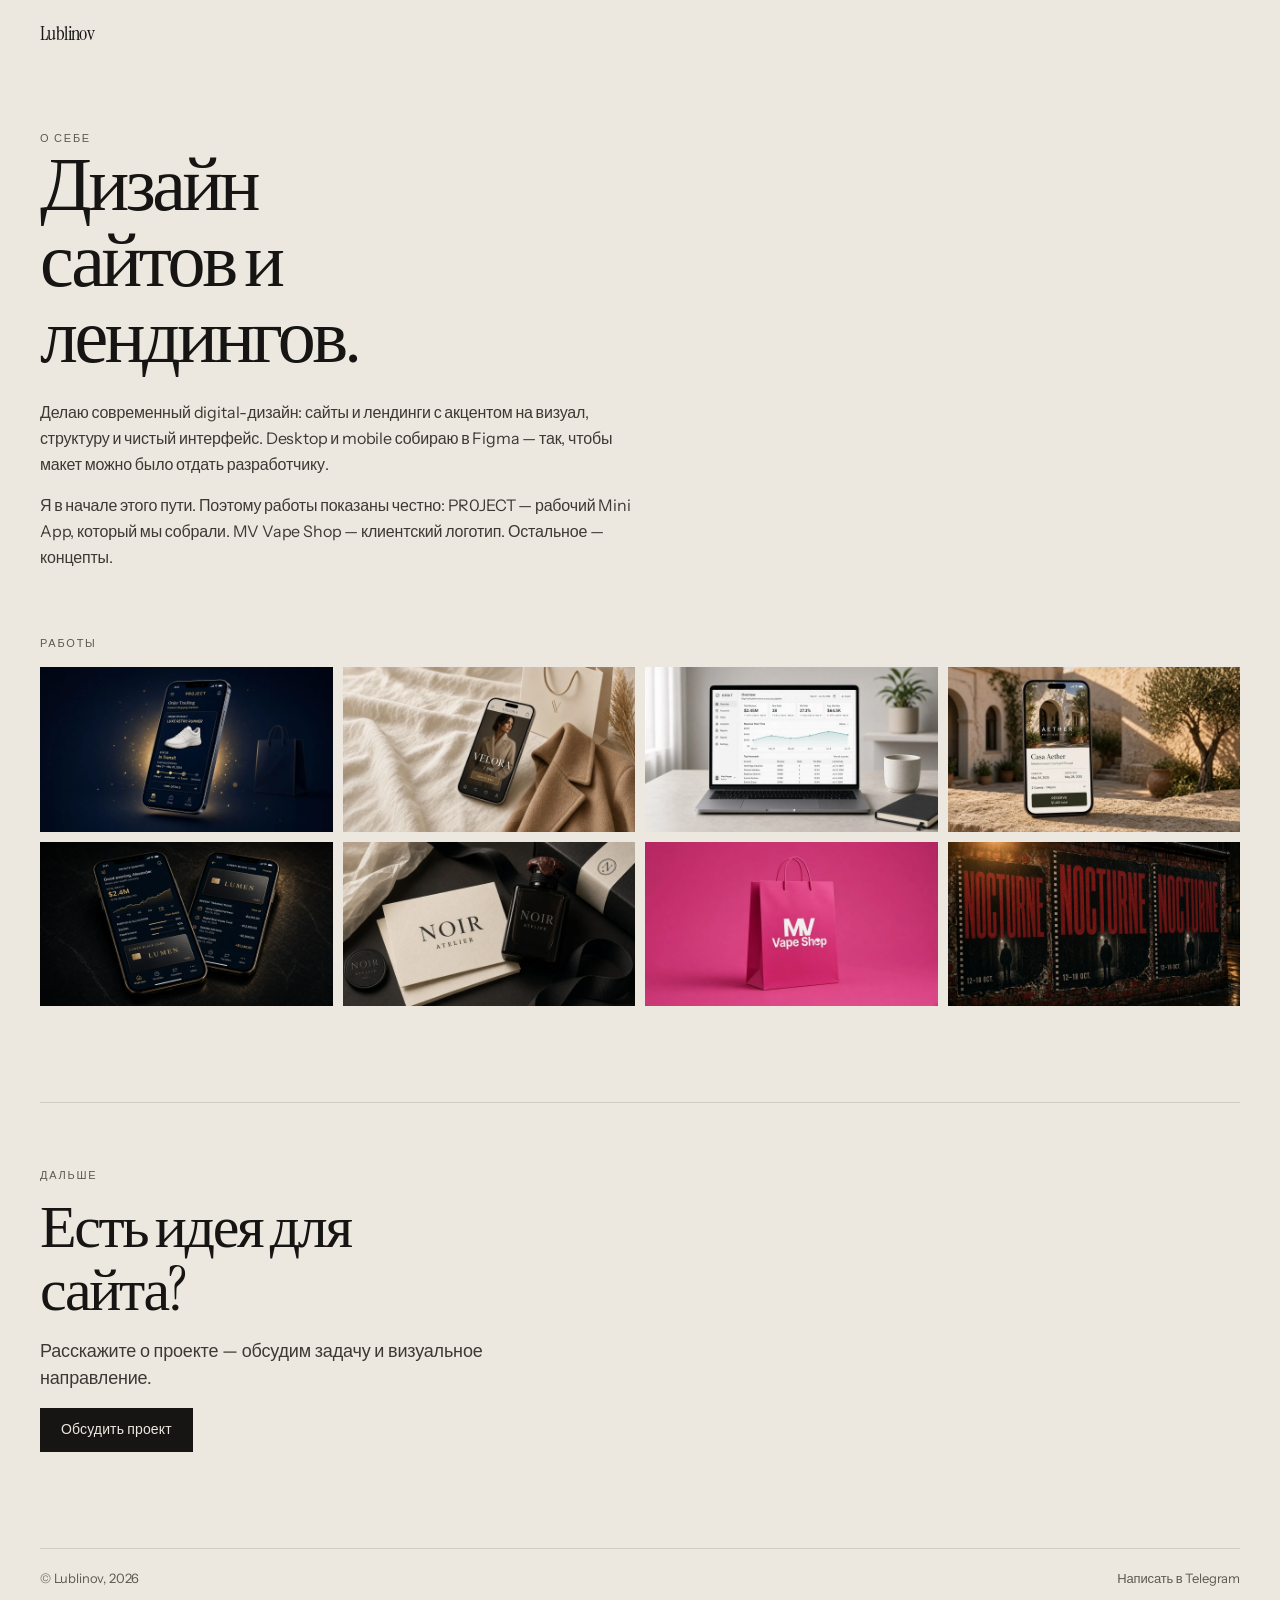
==== commit 111b6dfe: "Поставить PR0JECT первым как реальный трекер и добавить демо-видео. Co-authored-by: Cursor <cursorag" ====
--- a/about.html
+++ b/about.html
@@ -21,7 +21,7 @@
   <link rel="preconnect" href="https://fonts.googleapis.com">
   <link rel="preconnect" href="https://fonts.gstatic.com" crossorigin>
   <link href="https://fonts.googleapis.com/css2?family=Instrument+Sans:ital,wght@0,400;0,500;1,400&family=Instrument+Serif:ital@0;1&display=swap" rel="stylesheet">
-  <link rel="stylesheet" href="css/site.css?v=22">
+  <link rel="stylesheet" href="css/site.css?v=23">
 </head>
 <body>
   <a class="skip" href="#about">К тексту</a>
@@ -48,17 +48,17 @@
 
     <section class="wrap about-copy">
       <p class="body-copy">Делаю современный digital-дизайн: сайты и лендинги с акцентом на визуал, структуру и чистый интерфейс. Desktop и mobile собираю в Figma — так, чтобы макет можно было отдать разработчику.</p>
-      <p class="body-copy">Я в начале этого пути. Поэтому работы показаны честно: большинство — концепты. MV Vape Shop — клиентский логотип.</p>
+      <p class="body-copy">Я в начале этого пути. Поэтому работы показаны честно: PR0JECT — рабочий Mini App, который мы собрали. MV Vape Shop — клиентский логотип. Остальное — концепты.</p>
     </section>
 
     <section class="wrap about-work">
       <p class="kicker">Работы</p>
       <div class="about-work-grid">
+        <a href="work/project.html" aria-label="PR0JECT"><img src="assets/project-cover.webp" alt="PR0JECT" width="1280" height="720" loading="lazy" decoding="async"></a>
         <a href="work/velora.html" aria-label="Velora"><img src="assets/velora-cover.webp" alt="Velora" width="1280" height="720" loading="lazy" decoding="async"></a>
         <a href="work/orbit.html" aria-label="Orbit"><img src="assets/orbit-cover.webp" alt="Orbit" width="1280" height="720" loading="lazy" decoding="async"></a>
         <a href="work/aether.html" aria-label="Aether"><img src="assets/aether-cover.webp" alt="Aether" width="1280" height="720" loading="lazy" decoding="async"></a>
         <a href="work/lumen.html" aria-label="Lumen"><img src="assets/lumen-cover.webp" alt="Lumen" width="1280" height="720" loading="lazy" decoding="async"></a>
-        <a href="work/project.html" aria-label="PR0JECT"><img src="assets/project-cover.webp" alt="PR0JECT" width="1280" height="720" loading="lazy" decoding="async"></a>
         <a href="work/atelier.html" aria-label="Noir Atelier"><img src="assets/atelier-cover.webp" alt="Noir Atelier" width="1280" height="720" loading="lazy" decoding="async"></a>
         <a href="work/mv.html" aria-label="MV Vape Shop"><img src="assets/mv-cover.webp" alt="MV Vape Shop" width="1280" height="720" loading="lazy" decoding="async"></a>
         <a href="work/nocturne.html" aria-label="Nocturne"><img src="assets/nocturne-cover.webp" alt="Nocturne" width="1280" height="720" loading="lazy" decoding="async"></a>
@@ -79,6 +79,6 @@
     <span>© Lublinov, 2026</span>
     <a href="https://t.me/lublinov_layout" target="_blank" rel="noopener noreferrer">Написать в Telegram</a>
   </footer>
-  <script src="js/site.js?v=22" defer></script>
+  <script src="js/site.js?v=23" defer></script>
 </body>
 </html>
--- a/css/site.css
+++ b/css/site.css
@@ -327,14 +327,19 @@
   aspect-ratio: 16 / 9;
 }
 
-.work-media img {
+.work-media img,
+.work-media video {
   width: 100%;
   height: 100%;
   object-fit: cover;
+  display: block;
   transition: transform 0.6s var(--ease);
 }
 
-.work:hover .work-media img { transform: scale(1.03); }
+.work-media video { pointer-events: none; }
+
+.work:hover .work-media img,
+.work:hover .work-media video { transform: scale(1.03); }
 
 .work-top {
   display: flex;
@@ -371,10 +376,18 @@
 .case-hero { padding: 0 0 var(--space-2); }
 .case-hero .work-media { aspect-ratio: 16 / 9; }
 
-.case-hero .work-media img {
+.case-hero .work-media img,
+.case-video {
   width: 100%;
   height: 100%;
   object-fit: cover;
+}
+
+.case-video {
+  display: block;
+  height: auto;
+  aspect-ratio: 16 / 9;
+  background: var(--ink);
 }
 
 .case-title {
